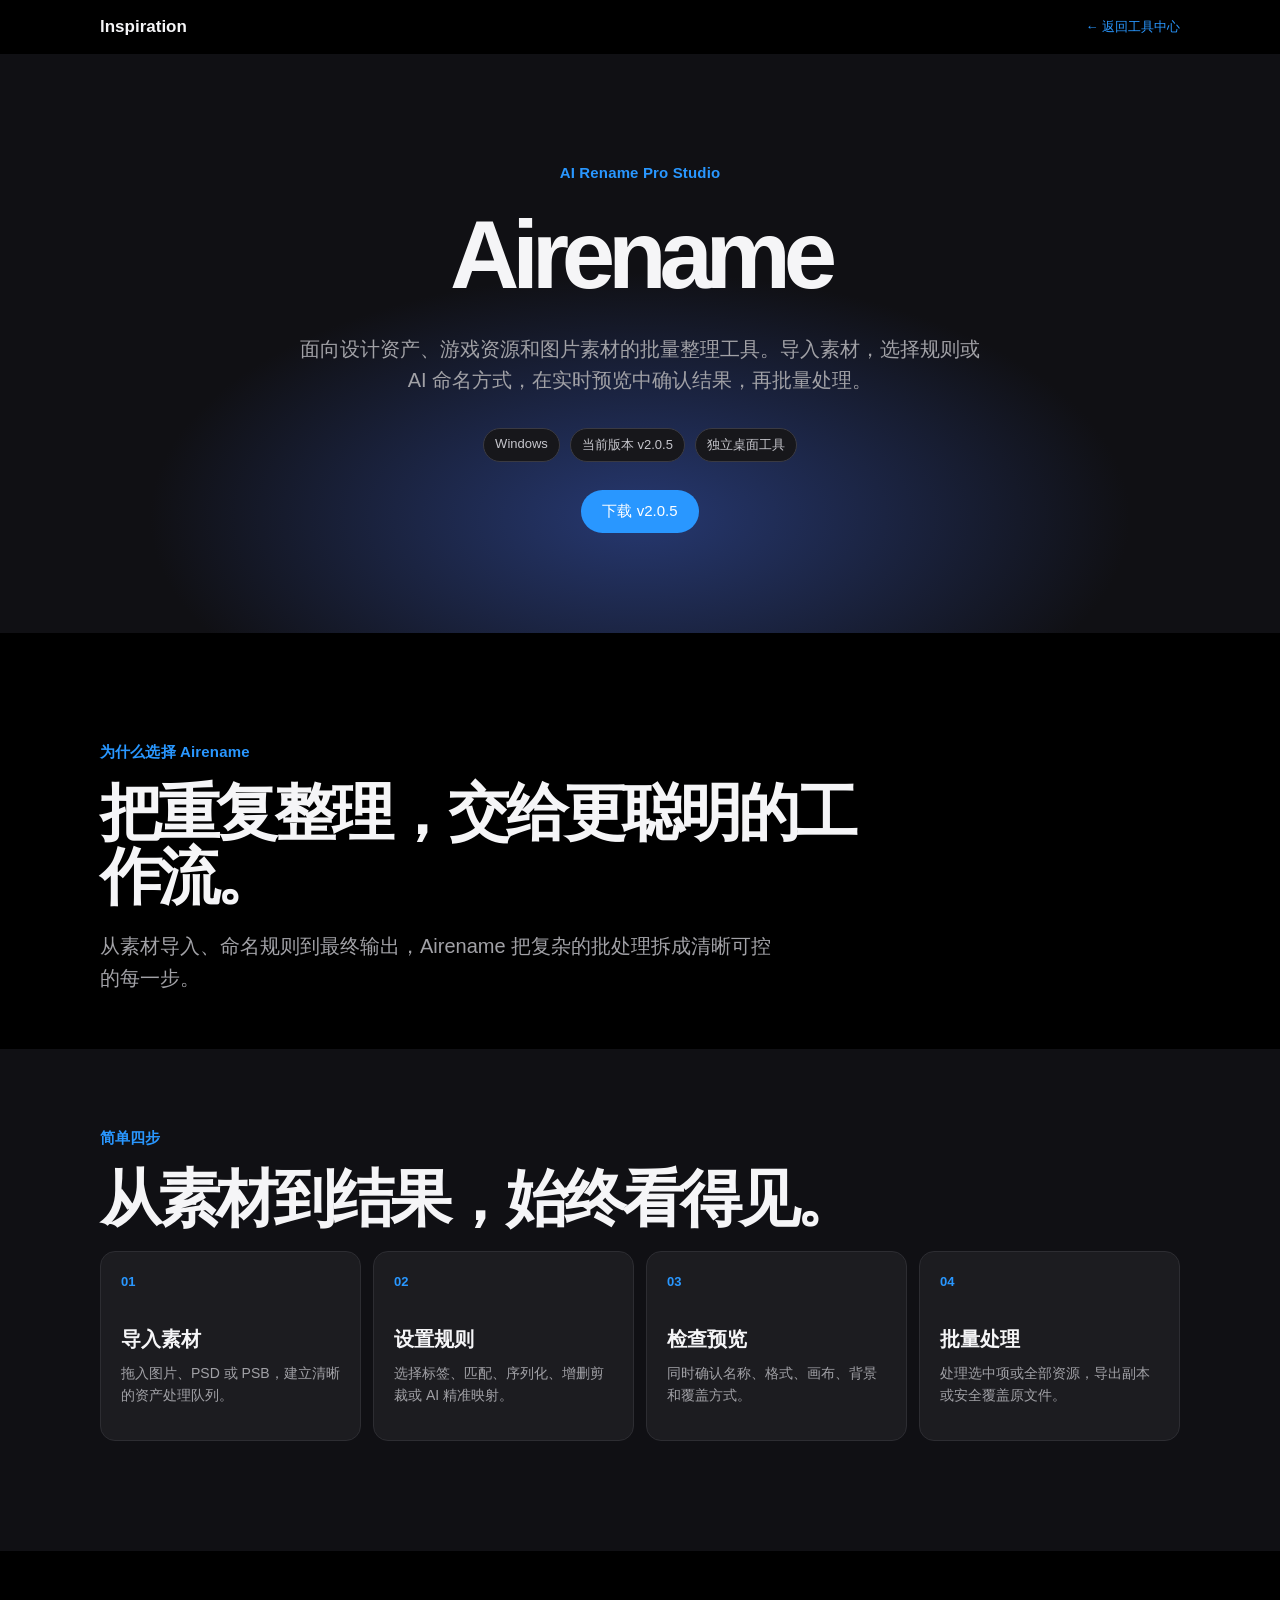
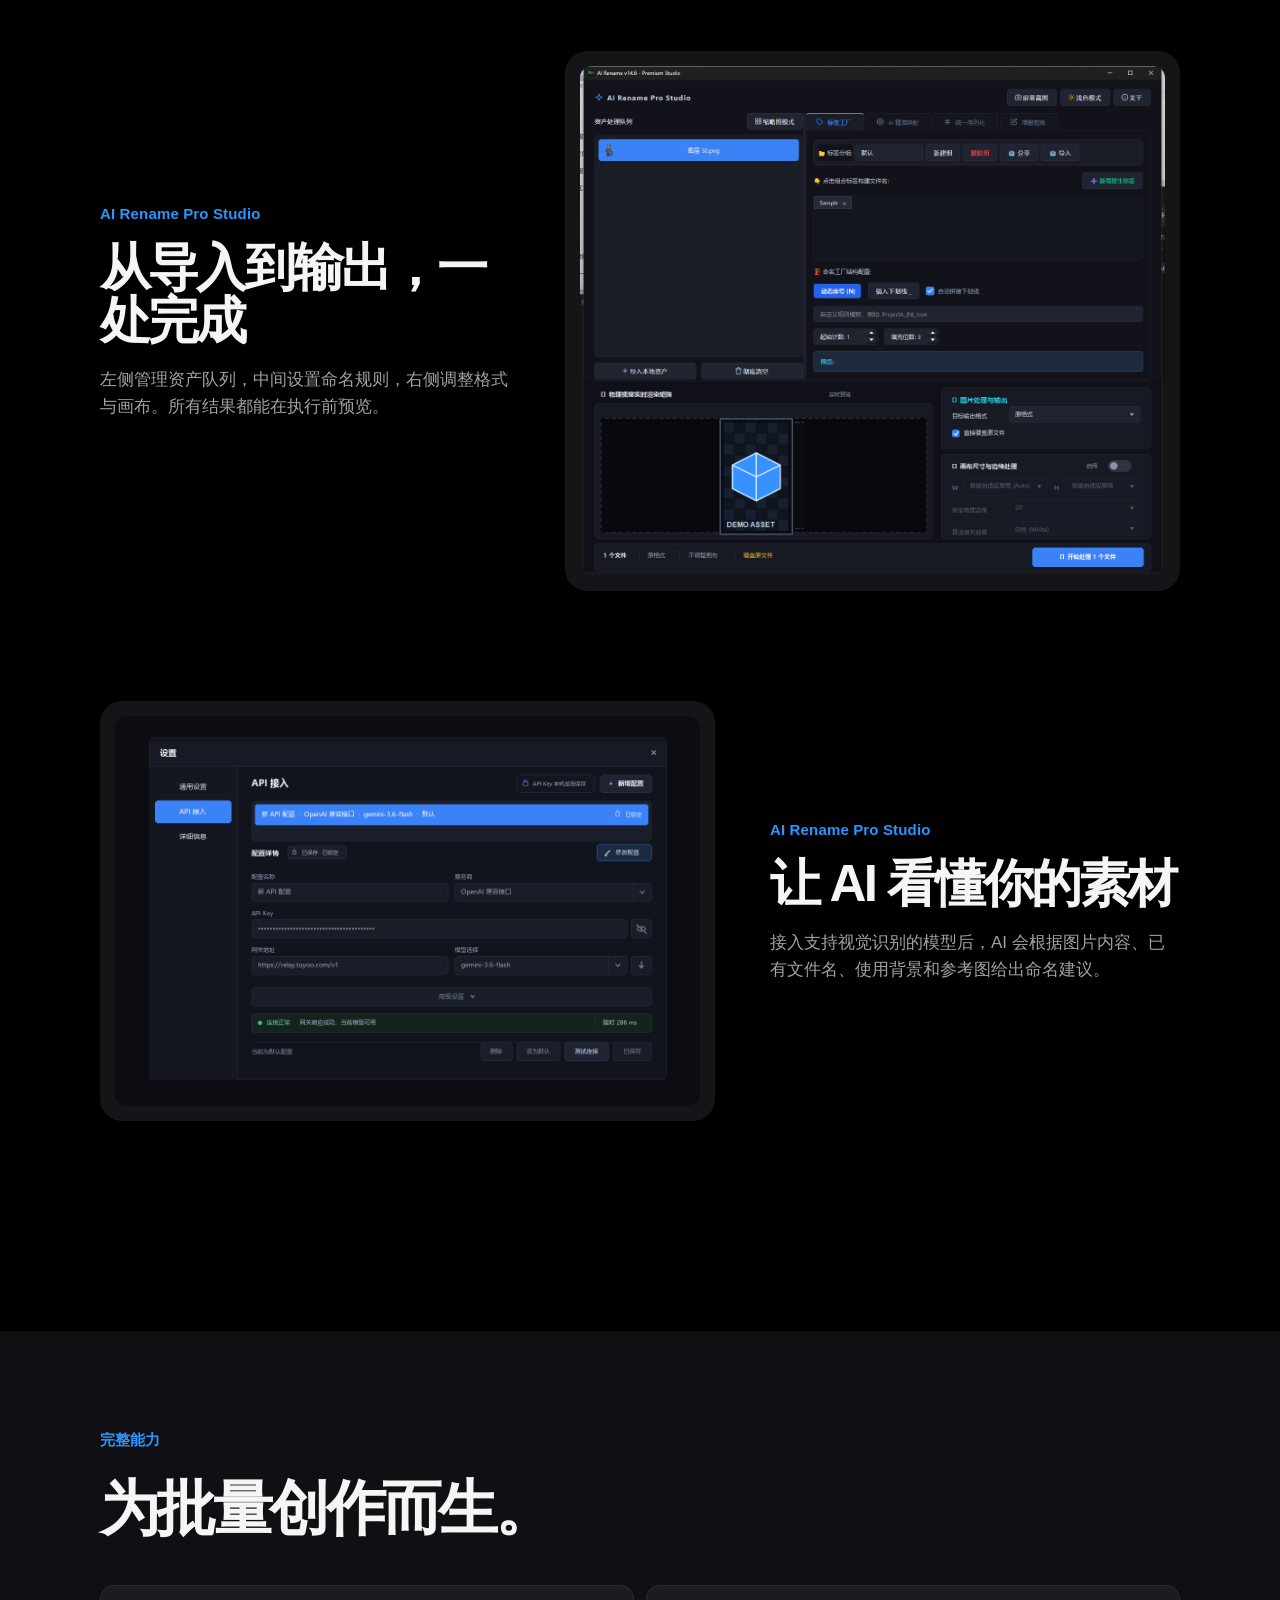
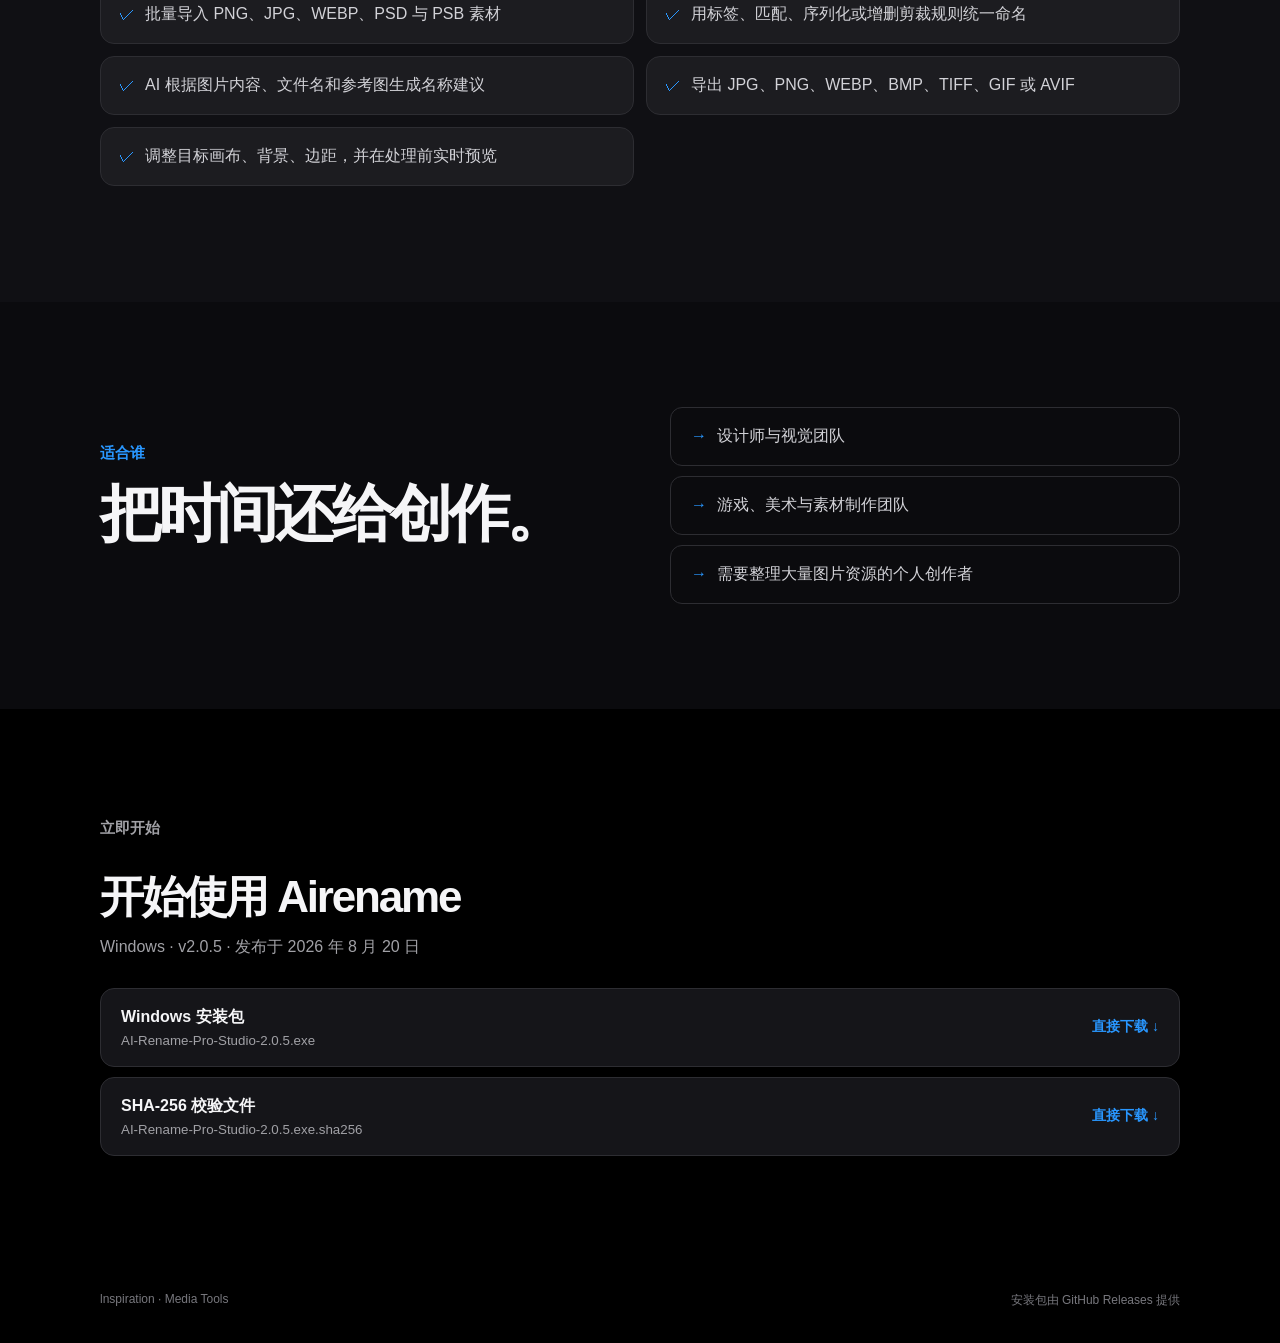
==== product.html @ 5c038f0a "Add files via upload" ====
<!doctype html><html lang="zh-CN"><head><meta charset="UTF-8"><meta name="viewport" content="width=device-width,initial-scale=1"><title>产品详情 · lnspiration</title><link rel="stylesheet" href="styles.css"><link rel="stylesheet" href="product.css"><script src="products.js" defer></script><script src="product.js" defer></script></head><body><header class="site-header"><nav class="nav wrap"><a class="brand" href="index.html">lnspiration</a><a class="nav-download" href="index.html">← 返回工具中心</a></nav></header><main id="product-page"></main><footer class="footer wrap"><span>lnspiration · Media Tools</span><span>安装包由 GitHub Releases 提供</span></footer></body></html>
---- styles.css ----
:root{--bg:#000;--surface:#151519;--surface2:#1c1c21;--text:#f5f5f7;--muted:#a1a1a6;--blue:#2997ff;--line:#2d2d32;--max:1080px}*{box-sizing:border-box}html{scroll-behavior:smooth}body{margin:0;background:var(--bg);color:var(--text);font-family:-apple-system,BlinkMacSystemFont,"SF Pro Display","PingFang SC","Helvetica Neue",Arial,sans-serif}body.dialog-open{overflow:hidden}a{color:inherit;text-decoration:none}.wrap{width:min(var(--max),calc(100% - 44px));margin-inline:auto}.site-header{height:54px;background:#000;position:relative;z-index:2}.nav{height:54px;display:flex;align-items:center;justify-content:space-between;font-size:13px;color:#b8b8be}.brand{font-size:17px;font-weight:600;color:#f5f5f7}.nav-links{display:flex;gap:30px}.nav-links a:hover,.nav-download,.text-link{color:var(--blue)}.hero{background:radial-gradient(700px 350px at 50% 75%,#172640,#101014 68%);text-align:center;padding:112px 0 128px}.eyebrow{color:var(--blue);font-size:15px;font-weight:600;letter-spacing:.01em;margin:0 0 19px}.hero h1{font-size:clamp(48px,8vw,88px);letter-spacing:-.075em;line-height:.98;margin:0 0 27px}.hero-summary{max-width:650px;margin:0 auto 34px;color:var(--muted);font-size:21px;line-height:1.45}.hero-actions{display:flex;justify-content:center;align-items:center;gap:20px}.button{border:0;border-radius:999px;padding:12px 21px;font-size:15px;font-weight:500;display:inline-flex;align-items:center;cursor:pointer}.button-primary{background:var(--blue);color:#fff}.button-primary:hover{background:#48a7ff}.text-link{background:none;border:0;padding:0;font-size:16px;cursor:pointer}.text-link:after{content:' ›';font-size:20px}.statement{padding:112px 0 50px}.statement h2{font-size:clamp(34px,5vw,56px);line-height:1.05;letter-spacing:-.06em;max-width:710px;margin:0 0 22px}.statement h2 span{display:block;color:var(--muted)}.statement p{max-width:710px;color:var(--muted);font-size:20px;line-height:1.5;margin:0}.products{padding:40px 0 115px}.product-card{display:grid;grid-template-columns:1fr 1fr;min-height:500px;margin-bottom:28px;overflow:hidden;border-radius:28px;box-shadow:0 22px 65px #0008}.product-card.reverse .product-copy{order:2}.product-card.reverse .product-visual{order:1}.product-copy{background:var(--surface);padding:65px 58px;display:flex;flex-direction:column;align-items:flex-start;justify-content:center}.product-copy h2{font-size:clamp(36px,4vw,54px);line-height:1;letter-spacing:-.065em;margin:0}.product-name{font-size:19px;color:var(--muted);margin:15px 0 0}.description{font-size:17px;color:var(--muted);line-height:1.55;max-width:420px;margin:20px 0 0}.product-copy ul{list-style:none;padding:0;margin:22px 0 25px;display:grid;gap:9px;color:#d2d2d7;font-size:14px}.product-copy li:before{content:'✓';color:var(--blue);font-weight:700;margin-right:9px}.product-visual{display:flex;align-items:center;justify-content:center;min-height:350px}.rename-visual{background:linear-gradient(145deg,#263870,#17244b)}.translate-visual{background:linear-gradient(145deg,#145952,#123b3d)}.app-window{width:72%;background:#24242aee;border:1px solid #fff2;border-radius:15px;padding:16px;box-shadow:0 25px 55px #0008}.window-bar{display:flex;align-items:center;gap:6px;color:#8b8b93;font-size:10px;margin-bottom:18px}.window-bar i{width:8px;height:8px;border-radius:50%;background:#72727a}.window-bar span{margin-left:6px}.rename-layout{display:grid;grid-template-columns:.9fr 1.1fr;gap:14px}.asset-list{display:grid;gap:7px;color:#8f929e;font-size:10px}.asset-list b{color:#e2e2e7;font-size:11px;margin-bottom:4px}.asset-list span{padding:7px;border-radius:5px;background:#303139}.asset-list .selected{background:#526fe3;color:#fff}.preview{background:#303139;border-radius:8px;padding:14px;display:flex;flex-direction:column;gap:12px}.preview span{font-size:10px;color:#9ea2b4}.preview strong{font-size:13px;line-height:1.3}.progress{height:5px;background:#484b58;border-radius:8px}.progress i{display:block;height:100%;width:70%;background:#5d83ff;border-radius:8px}.preview button{border:0;border-radius:5px;background:#5278ea;color:#fff;padding:7px;font-size:10px}.translate-panel{width:73%;background:#1e3333e8;border-radius:20px;padding:24px;box-shadow:0 25px 55px #0008}.language-row{display:flex;justify-content:space-between;color:#88bdb4;font-size:12px}.translate-panel p{font-size:16px;line-height:1.4;color:#d0f1e9;margin:27px 0 19px}.divider{height:1px;background:#37635d}.translate-panel strong{display:block;color:#9ae9d6;font-size:18px;margin-top:18px}.shortcut{display:inline-block;margin-top:24px;background:#254e4a;color:#72cfc0;font-size:11px;padding:6px 9px;border-radius:6px}.downloads{background:#101014;border-block:1px solid #1d1d20;text-align:center;padding:105px 0}.downloads h2{font-size:clamp(36px,5vw,56px);letter-spacing:-.06em;margin:0 0 15px}.download-intro{color:var(--muted);font-size:18px;margin:0 0 32px}.download-grid{display:flex;justify-content:center;gap:14px;flex-wrap:wrap}.download-card{background:var(--surface2);border:1px solid var(--line);border-radius:16px;padding:20px;text-align:left;min-width:275px;display:flex;justify-content:space-between;align-items:end;gap:25px}.download-card p{font-size:13px;color:var(--muted);margin:0 0 5px}.download-card h3{font-size:19px;margin:0}.download-card span{font-size:12px;color:var(--muted);display:block;margin-top:6px;white-space:nowrap}.download-card .button{white-space:nowrap;padding:10px 14px;font-size:13px}.download-note{color:#68686f;font-size:12px;margin:24px 0 0}.footer{padding:26px 0 34px;color:#77777d;font-size:12px;display:flex;justify-content:space-between}.dialog-backdrop[hidden]{display:none}.dialog-backdrop{position:fixed;inset:0;background:#000b;display:grid;place-items:center;padding:20px;z-index:10}.dialog{width:min(500px,100%);background:#1c1c20;border:1px solid #38383d;border-radius:22px;padding:30px;box-shadow:0 24px 90px #000}.dialog-close{float:right;border:0;border-radius:50%;width:30px;height:30px;background:#303036;color:#aaa;font-size:20px;cursor:pointer}.dialog h2{font-size:32px;letter-spacing:-.05em;margin:0}.dialog>p:not(.eyebrow){color:var(--muted);font-size:16px;line-height:1.55}.dialog-meta{background:#111114;border-radius:12px;padding:14px 16px;color:var(--muted);font-size:13px;margin:20px 0}.dialog-meta div{display:flex;justify-content:space-between;margin:6px 0}.dialog-meta strong{color:var(--text);font-weight:500}@media(max-width:720px){.wrap{width:min(var(--max),calc(100% - 32px))}.nav-links{display:none}.hero{padding:82px 0 90px}.hero-summary{font-size:18px}.statement{padding:76px 0 35px}.statement p{font-size:18px}.products{padding:25px 0 70px}.product-card{grid-template-columns:1fr;min-height:0;border-radius:22px}.product-card.reverse .product-copy,.product-card.reverse .product-visual{order:initial}.product-copy{padding:44px 30px}.product-visual{min-height:280px}.app-window,.translate-panel{width:71%}.downloads{padding:75px 0}.download-card{min-width:min(100%,360px);align-items:center}.footer{display:block}.footer span{display:block;margin-top:7px}}
---- product.css ----
.product-page-hero{padding:110px 0 100px;text-align:center;background:radial-gradient(700px 350px at 50% 80%,#263870,#101014 70%)}.product-page-hero h1{font-size:clamp(54px,9vw,96px);letter-spacing:-.075em;margin:0 0 24px}.product-page-hero>div>p:not(.eyebrow){max-width:680px;margin:0 auto 32px;color:var(--muted);font-size:20px;line-height:1.55}.product-stories{padding:100px 0}.page-story{display:grid;grid-template-columns:.8fr 1.2fr;gap:55px;align-items:center;margin-bottom:110px}.page-story.reverse{grid-template-columns:1.2fr .8fr}.page-story.reverse .story-copy{order:2}.story-copy h2{font-size:clamp(34px,4vw,54px);line-height:1.05;letter-spacing:-.055em;margin:0 0 18px}.story-copy>p:not(.eyebrow){color:var(--muted);font-size:17px;line-height:1.6}.page-story figure{margin:0;background:#151519;border-radius:22px;padding:15px;box-shadow:0 30px 80px #000}.page-story img{width:100%;display:block;border-radius:12px}.feature-section{background:#101014;padding:100px 0}.feature-section h2{font-size:clamp(38px,5vw,60px);letter-spacing:-.06em;margin:0 0 35px}.feature-section ul{list-style:none;padding:0;display:grid;grid-template-columns:repeat(2,1fr);gap:12px}.feature-section li{background:#1c1c20;border:1px solid #2d2d32;border-radius:14px;padding:18px;color:#d2d2d7}.feature-section li:before{content:'✓';color:var(--blue);margin-right:10px}.page-downloads{padding:100px 0}.page-downloads h2{font-size:44px;letter-spacing:-.05em;margin:0}.page-downloads>p{color:var(--muted);margin:10px 0 30px}.page-download{display:flex;align-items:center;justify-content:space-between;padding:18px 20px;border:1px solid #2d2d32;border-radius:14px;background:#151519;margin:10px 0}.page-download span{display:grid;gap:5px}.page-download small{color:var(--muted)}.page-download b{color:var(--blue);font-size:14px}@media(max-width:720px){.product-page-hero{padding:78px 0}.page-story,.page-story.reverse{grid-template-columns:1fr;gap:25px;margin-bottom:70px}.page-story.reverse .story-copy{order:initial}.product-stories{padding:70px 0}.feature-section ul{grid-template-columns:1fr}.page-downloads{padding:70px 0}}
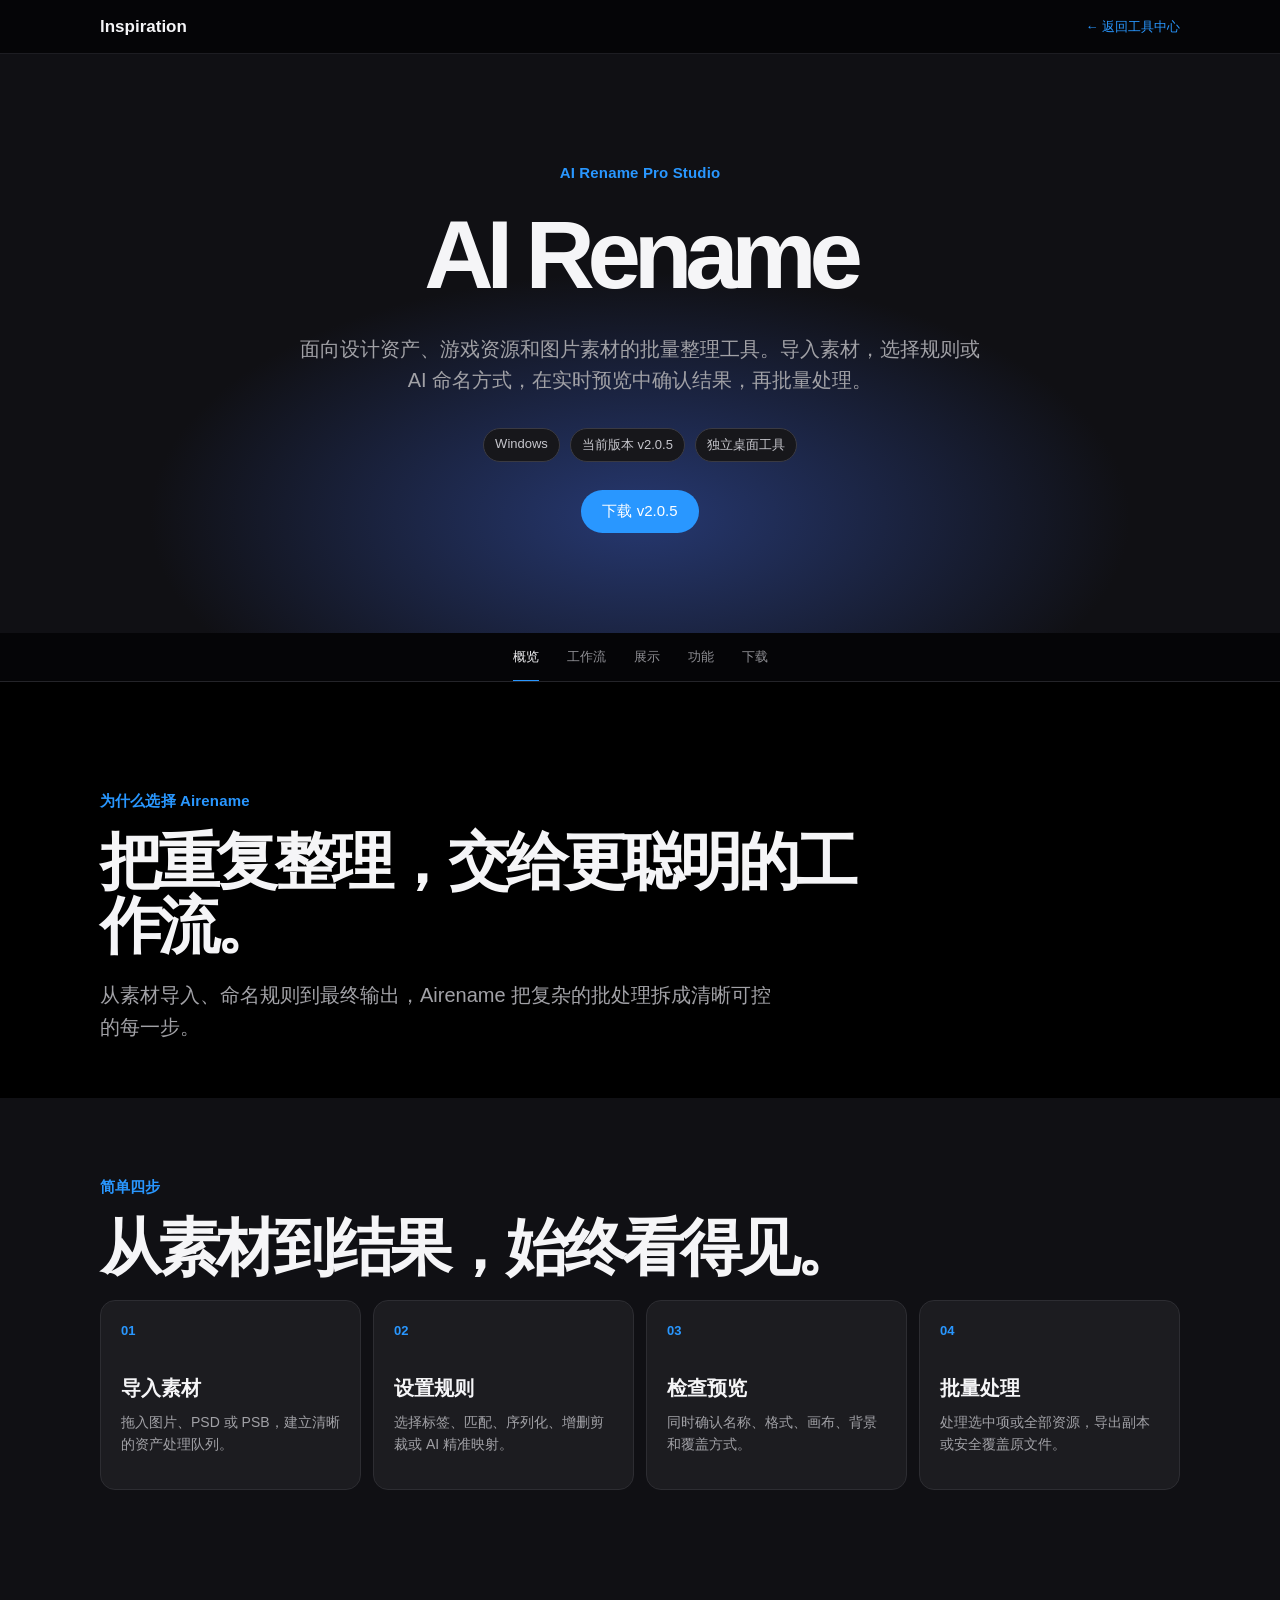
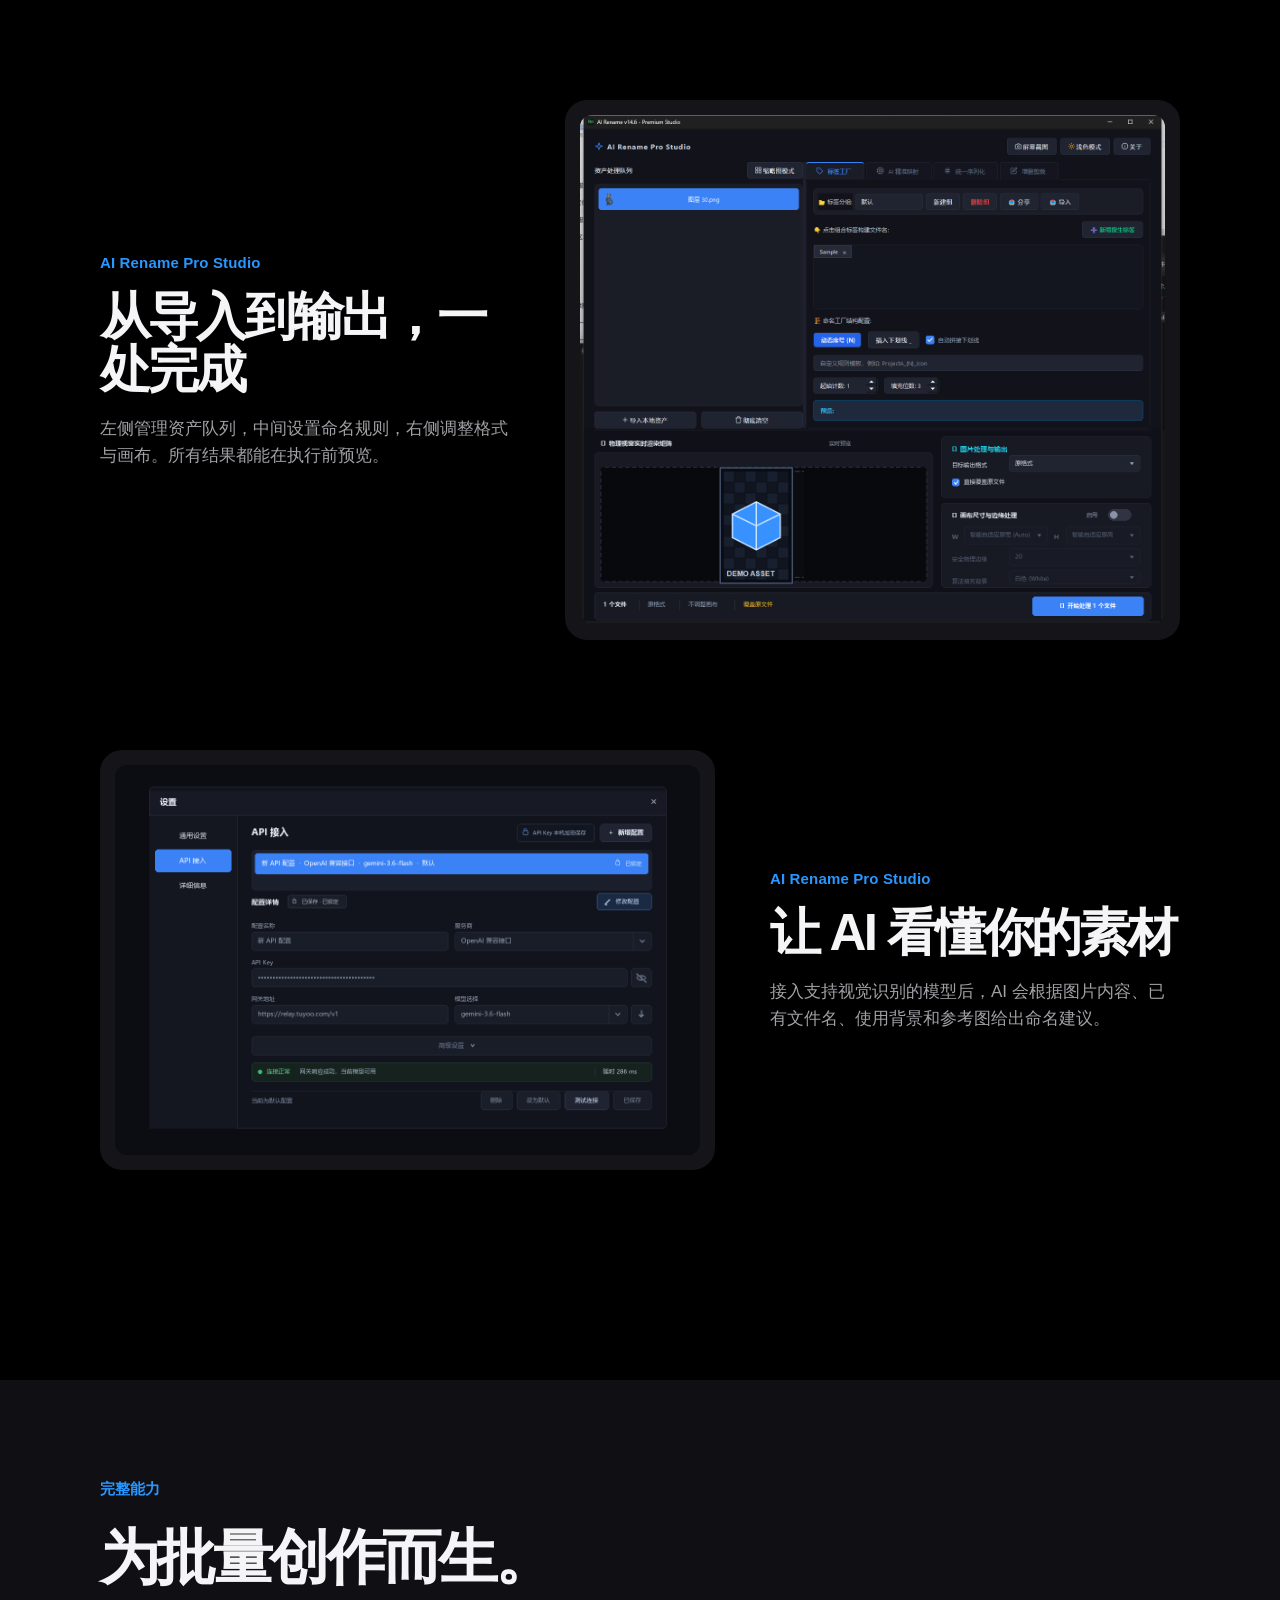
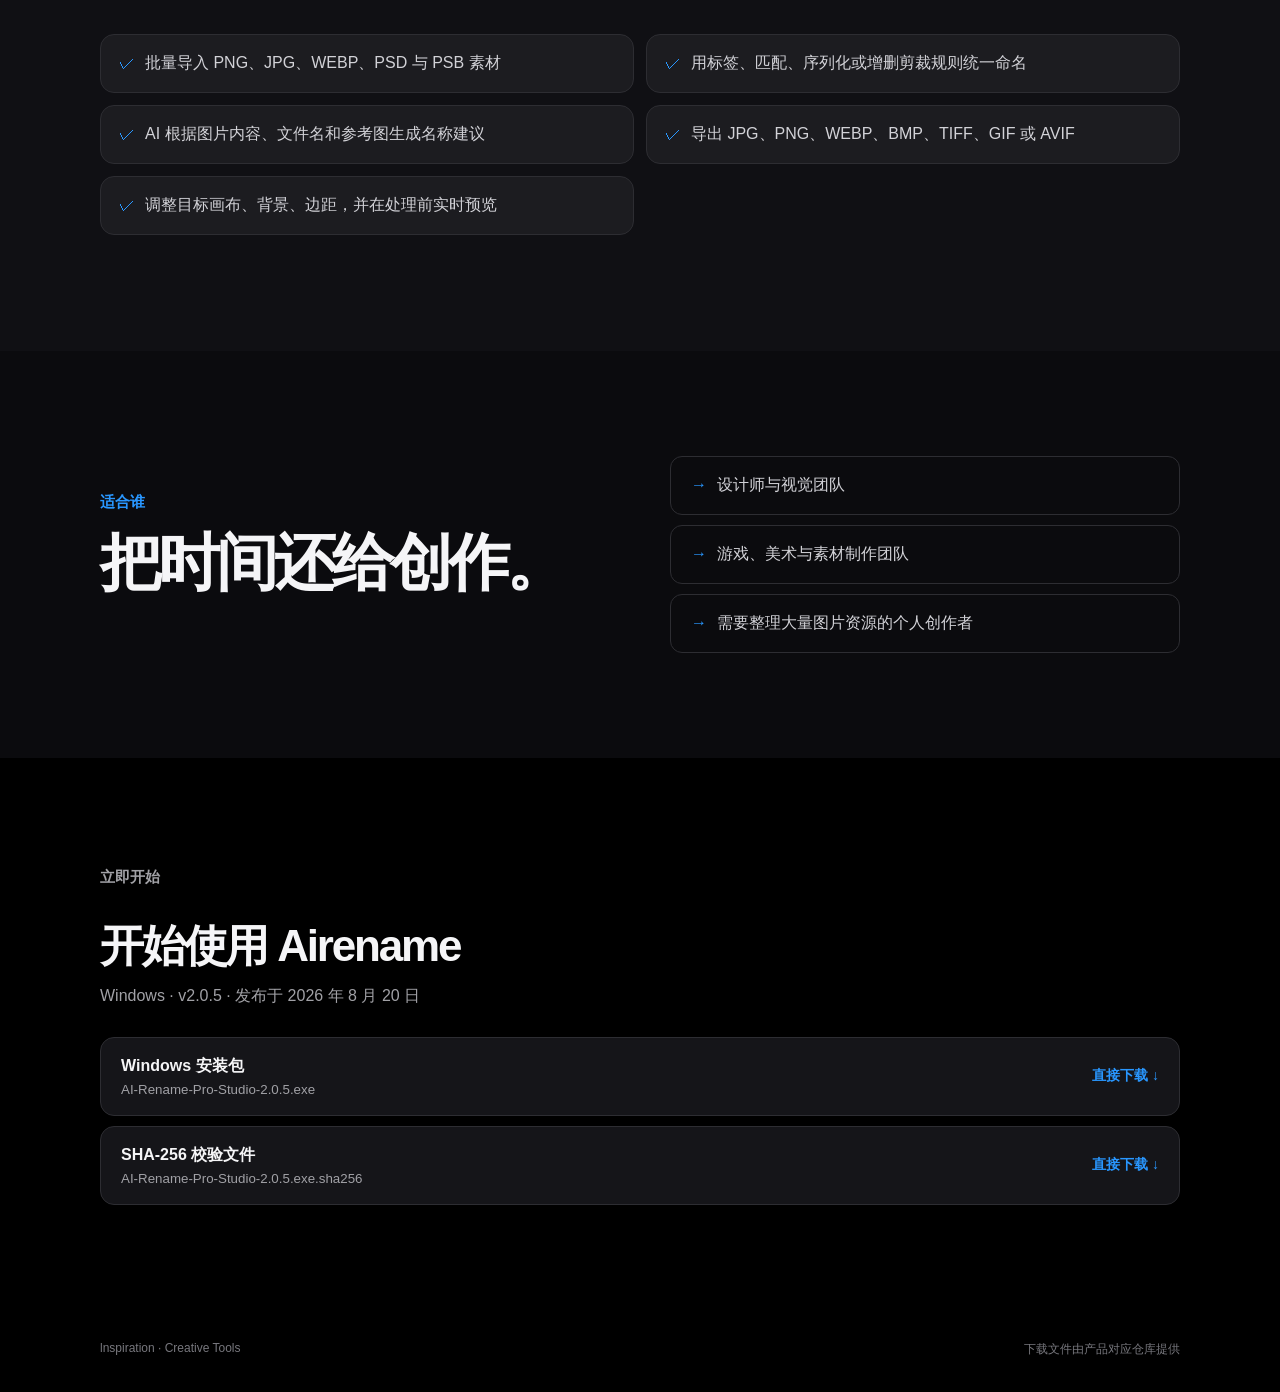
==== commit 6ce420f0: "Add phase two interactions" ====
--- a/product.html
+++ b/product.html
@@ -1 +1 @@
-<!doctype html><html lang="zh-CN"><head><meta charset="UTF-8"><meta name="viewport" content="width=device-width,initial-scale=1"><title>产品详情 · lnspiration</title><link rel="stylesheet" href="styles.css"><link rel="stylesheet" href="product.css"><script src="products.js" defer></script><script src="product.js" defer></script></head><body><header class="site-header"><nav class="nav wrap"><a class="brand" href="index.html">lnspiration</a><a class="nav-download" href="index.html">← 返回工具中心</a></nav></header><main id="product-page"></main><footer class="footer wrap"><span>lnspiration · Media Tools</span><span>安装包由 GitHub Releases 提供</span></footer></body></html>
+<!doctype html><html lang="zh-CN"><head><meta charset="UTF-8"><meta name="viewport" content="width=device-width,initial-scale=1"><title>产品详情 · lnspiration</title><link rel="stylesheet" href="styles.css"><link rel="stylesheet" href="product.css"><script src="products.js" defer></script><script src="product.js" defer></script></head><body><header class="site-header"><nav class="nav wrap"><a class="brand" href="index.html">lnspiration</a><a class="nav-download" data-return-home href="index.html#products">← 返回工具中心</a></nav></header><main id="product-page"></main><footer class="footer wrap"><span>lnspiration · Creative Tools</span><span>下载文件由产品对应仓库提供</span></footer></body></html>
--- a/product.css
+++ b/product.css
@@ -1 +1,2 @@
 .product-page-hero{padding:110px 0 100px;text-align:center;background:radial-gradient(700px 350px at 50% 80%,#263870,#101014 70%)}.product-page-hero h1{font-size:clamp(54px,9vw,96px);letter-spacing:-.075em;margin:0 0 24px}.product-page-hero>div>p:not(.eyebrow){max-width:680px;margin:0 auto 32px;color:var(--muted);font-size:20px;line-height:1.55}.product-stories{padding:100px 0}.page-story{display:grid;grid-template-columns:.8fr 1.2fr;gap:55px;align-items:center;margin-bottom:110px}.page-story.reverse{grid-template-columns:1.2fr .8fr}.page-story.reverse .story-copy{order:2}.story-copy h2{font-size:clamp(34px,4vw,54px);line-height:1.05;letter-spacing:-.055em;margin:0 0 18px}.story-copy>p:not(.eyebrow){color:var(--muted);font-size:17px;line-height:1.6}.page-story figure{margin:0;background:#151519;border-radius:22px;padding:15px;box-shadow:0 30px 80px #000}.page-story img{width:100%;display:block;border-radius:12px}.feature-section{background:#101014;padding:100px 0}.feature-section h2{font-size:clamp(38px,5vw,60px);letter-spacing:-.06em;margin:0 0 35px}.feature-section ul{list-style:none;padding:0;display:grid;grid-template-columns:repeat(2,1fr);gap:12px}.feature-section li{background:#1c1c20;border:1px solid #2d2d32;border-radius:14px;padding:18px;color:#d2d2d7}.feature-section li:before{content:'✓';color:var(--blue);margin-right:10px}.page-downloads{padding:100px 0}.page-downloads h2{font-size:44px;letter-spacing:-.05em;margin:0}.page-downloads>p{color:var(--muted);margin:10px 0 30px}.page-download{display:flex;align-items:center;justify-content:space-between;padding:18px 20px;border:1px solid #2d2d32;border-radius:14px;background:#151519;margin:10px 0}.page-download span{display:grid;gap:5px}.page-download small{color:var(--muted)}.page-download b{color:var(--blue);font-size:14px}@media(max-width:720px){.product-page-hero{padding:78px 0}.page-story,.page-story.reverse{grid-template-columns:1fr;gap:25px;margin-bottom:70px}.page-story.reverse .story-copy{order:initial}.product-stories{padding:70px 0}.feature-section ul{grid-template-columns:1fr}.page-downloads{padding:70px 0}}
+.site-header{position:sticky;top:0;z-index:6;background:#050507;border-bottom:1px solid #1d1d22}.detail-nav{position:sticky;top:54px;z-index:5;background:#050507;border-bottom:1px solid #242429}.detail-nav .wrap{display:flex;justify-content:center;gap:28px;overflow-x:auto;scrollbar-width:none}.detail-nav .wrap::-webkit-scrollbar{display:none}.detail-nav a{position:relative;flex:0 0 auto;padding:15px 0;color:#8e8e93;font-size:13px;transition:color .2s ease}.detail-nav a:hover,.detail-nav a.is-active{color:#f5f5f7}.detail-nav a.is-active:after{content:'';position:absolute;left:0;right:0;bottom:-1px;height:2px;background:var(--blue)}.detail-section,.install-section{scroll-margin-top:112px}.story-empty{padding:45px 0 15px}.story-empty h2{max-width:690px;font-size:clamp(36px,5vw,56px);line-height:1.05;margin:0}.install-section{padding:100px 0;background:#101014}.install-section h2{font-size:clamp(38px,5vw,60px);letter-spacing:-.06em;margin:0 0 36px}.install-layout{display:grid;grid-template-columns:1fr 1fr;gap:18px}.install-layout ol{counter-reset:install-step;list-style:none;margin:0;padding:0;display:grid;gap:10px}.install-layout li{counter-increment:install-step;display:flex;align-items:center;gap:12px;min-height:64px;padding:14px 16px;border:1px solid #2d2d32;border-radius:12px;background:#18181c;color:#d2d2d7}.install-layout li:before{content:counter(install-step,decimal-leading-zero);color:var(--blue);font-size:12px;font-weight:700}.install-panel{display:grid;align-content:center;gap:10px;padding:24px;border:1px solid #2d2d32;border-radius:14px;background:#151519}.install-panel>span{color:#77777e;font-size:12px;margin-top:4px}.install-panel>strong{font-size:15px;line-height:1.5}.copy-row{display:flex;align-items:center;gap:8px;min-width:0}.copy-row code{min-width:0;overflow:hidden;text-overflow:ellipsis;white-space:nowrap;flex:1;padding:11px 12px;border-radius:8px;background:#09090b;color:#b9c4cc;font-size:12px}.copy-button{flex:0 0 auto;border:1px solid #3b6fa7;border-radius:7px;padding:9px 11px;background:#132a43;color:#f5f5f7;cursor:pointer}.copy-button:hover{background:#1d4b78}.interaction-toast{position:fixed;left:50%;bottom:26px;z-index:40;transform:translate(-50%,20px);opacity:0;pointer-events:none;background:#f5f5f7;color:#111;padding:11px 16px;border-radius:999px;font-size:13px;transition:opacity .2s ease,transform .2s ease}.interaction-toast.show{opacity:1;transform:translate(-50%,0)}.image-lightbox .lightbox-close{position:absolute;top:22px;right:26px}.image-lightbox .lightbox-nav{position:absolute;top:50%;right:auto;transform:translateY(-50%);width:42px;height:42px;font-size:28px}.image-lightbox .lightbox-prev{left:24px}.image-lightbox .lightbox-next{right:24px}.image-lightbox .lightbox-count{position:absolute;left:50%;bottom:22px;transform:translateX(-50%);padding:6px 10px;border-radius:999px;background:#303036;color:#d6d6da;font-size:12px}@media(max-width:720px){.detail-nav .wrap{justify-content:flex-start;gap:22px}.install-section{padding:70px 0}.install-layout{grid-template-columns:1fr}.copy-row{align-items:stretch;flex-direction:column}.copy-button{align-self:flex-start}.image-lightbox{padding:18px}.image-lightbox .lightbox-nav{top:auto;bottom:18px;transform:none}.image-lightbox .lightbox-prev{left:18px}.image-lightbox .lightbox-next{right:18px}.image-lightbox .lightbox-count{bottom:25px}.page-download{align-items:flex-start;gap:16px}.page-download b{white-space:nowrap}}
